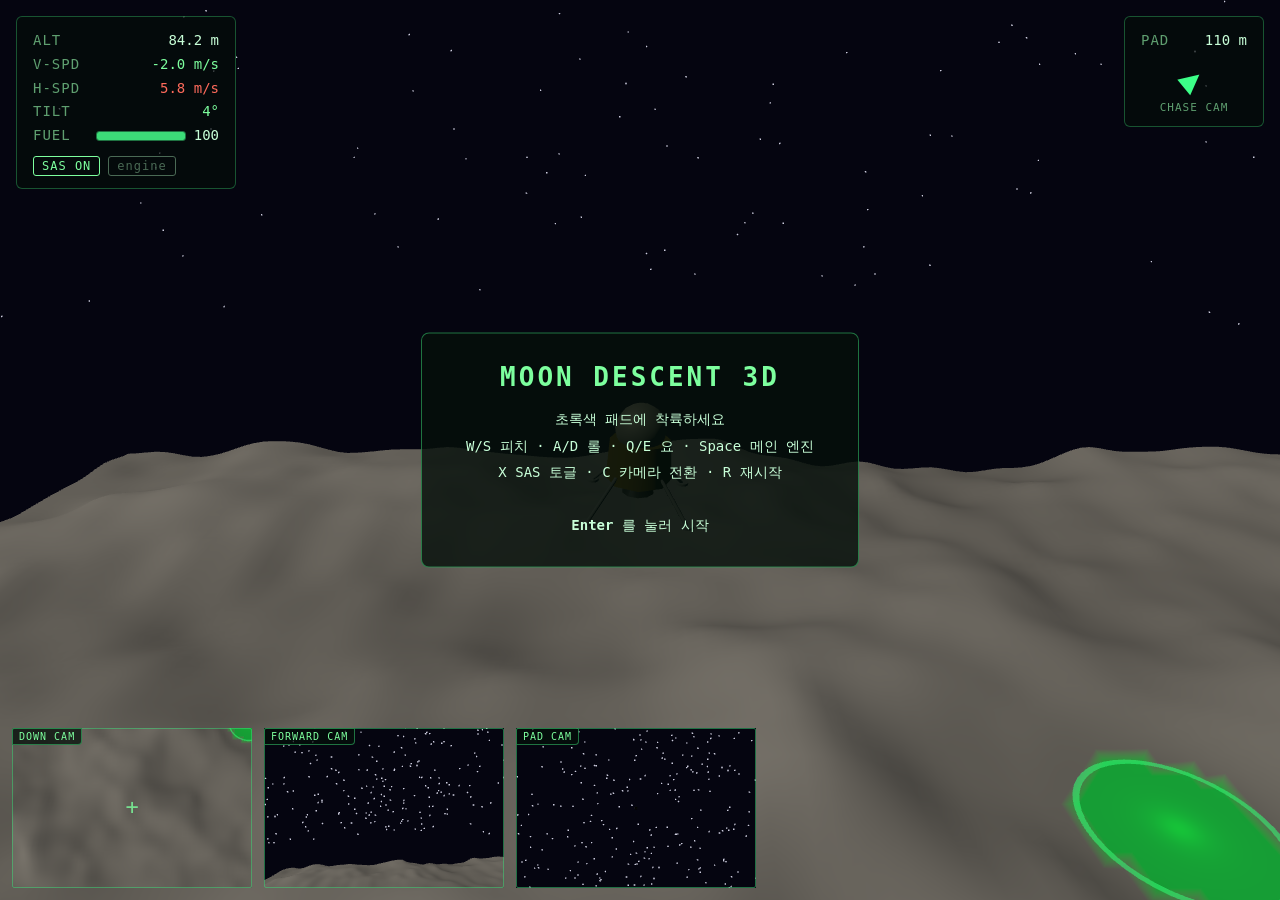
==== web3d/index.html @ bb500a65 "Add Moon Descent 3D: Three.js lunar landing simulation - 6-DOF rigid-body physics (quaternion attitu" ====
<!DOCTYPE html>
<html lang="ko">
<head>
  <meta charset="utf-8">
  <meta name="viewport" content="width=device-width, initial-scale=1">
  <title>Moon Descent 3D</title>
  <link rel="icon" href="data:,">
  <link rel="stylesheet" href="./style.css">
</head>
<body>
  <canvas id="game-canvas"></canvas>

  <!-- 좌상단 계기판 -->
  <div id="hud-panel" class="hud-box">
    <div class="stat"><span class="label">ALT</span><span id="hud-alt" class="value">0 m</span></div>
    <div class="stat"><span class="label">V-SPD</span><span id="hud-vspd" class="value">0 m/s</span></div>
    <div class="stat"><span class="label">H-SPD</span><span id="hud-hspd" class="value">0 m/s</span></div>
    <div class="stat"><span class="label">TILT</span><span id="hud-tilt" class="value">0°</span></div>
    <div class="stat">
      <span class="label">FUEL</span>
      <span class="fuel-wrap"><span class="bar-track"><span id="hud-fuel-bar" class="bar"></span></span><span id="hud-fuel-text" class="value">100</span></span>
    </div>
    <div class="indicators">
      <span id="hud-sas" class="indicator on">SAS ON</span>
      <span id="hud-engine" class="indicator off">engine</span>
    </div>
  </div>

  <!-- 우상단: 패드 방향/거리 + 카메라 모드 -->
  <div id="hud-nav" class="hud-box">
    <div class="stat"><span class="label">PAD</span><span id="hud-pad-dist" class="value">0 m</span></div>
    <div id="hud-pad-arrow">▲</div>
    <div id="hud-cam-mode">CHASE CAM</div>
  </div>

  <!-- 하단 PIP 라벨 프레임 (뷰포트는 캔버스에 직접 렌더링됨) -->
  <div class="pip-frame" id="pip-0"><span class="pip-label">DOWN CAM</span><span class="crosshair">+</span></div>
  <div class="pip-frame" id="pip-1"><span class="pip-label">FORWARD CAM</span></div>
  <div class="pip-frame" id="pip-2"><span class="pip-label">PAD CAM</span></div>

  <!-- 중앙 배너 -->
  <div id="banner">
    <h1 id="banner-title"></h1>
    <p id="banner-body"></p>
  </div>

  <script type="module" src="./src/main.js"></script>
</body>
</html>
---- web3d/style.css ----
* {
  margin: 0;
  padding: 0;
  box-sizing: border-box;
}

html,
body {
  width: 100%;
  height: 100%;
  overflow: hidden;
  background: #050510;
  font-family: "DejaVu Sans Mono", "Consolas", "Courier New", monospace;
  color: #9fdfb0;
}

#game-canvas {
  position: fixed;
  inset: 0;
  width: 100%;
  height: 100%;
  display: block;
}

.hud-box {
  position: fixed;
  padding: 12px 16px;
  background: rgba(5, 15, 10, 0.65);
  border: 1px solid rgba(60, 220, 120, 0.35);
  border-radius: 6px;
  min-width: 220px;
  user-select: none;
}

#hud-panel {
  top: 16px;
  left: 16px;
}

#hud-nav {
  top: 16px;
  right: 16px;
  text-align: center;
  min-width: 140px;
}

.stat {
  display: flex;
  justify-content: space-between;
  align-items: center;
  gap: 12px;
  font-size: 14px;
  line-height: 1.7;
}

.label {
  color: #5f9f70;
  letter-spacing: 1px;
}

.value {
  color: #c8ffd8;
}

.value.ok {
  color: #7dff9e;
}

.value.warn {
  color: #ffd35c;
}

.value.danger {
  color: #ff6b5c;
}

.fuel-wrap {
  display: flex;
  align-items: center;
  gap: 8px;
}

.bar-track {
  display: inline-block;
  width: 90px;
  height: 10px;
  border: 1px solid rgba(60, 220, 120, 0.5);
  border-radius: 3px;
  overflow: hidden;
}

.bar {
  display: block;
  height: 100%;
  width: 100%;
  background: #3cdc78;
  transition: width 0.1s linear;
}

.bar.danger {
  background: #ff6b5c;
}

.indicators {
  margin-top: 8px;
  display: flex;
  gap: 8px;
}

.indicator {
  font-size: 12px;
  padding: 2px 8px;
  border-radius: 3px;
  border: 1px solid currentColor;
  letter-spacing: 1px;
}

.indicator.on {
  color: #7dff9e;
}

.indicator.off {
  color: #4a6a55;
}

.indicator.burn {
  color: #ffb35c;
  background: rgba(255, 150, 50, 0.15);
}

#hud-pad-arrow {
  font-size: 34px;
  color: #3cff88;
  margin: 6px 0 2px;
  transition: transform 0.1s linear;
}

#hud-cam-mode {
  font-size: 11px;
  color: #5f9f70;
  letter-spacing: 1px;
}

/* PIP 프레임: cameras.js의 setViewport 좌표(왼쪽 아래 기준)와 일치해야 함 */
.pip-frame {
  position: fixed;
  bottom: 12px;
  width: 240px;
  height: 160px;
  border: 1px solid rgba(60, 220, 120, 0.5);
  border-radius: 2px;
  pointer-events: none;
}

#pip-0 { left: 12px; }
#pip-1 { left: 264px; }
#pip-2 { left: 516px; }

.pip-label {
  position: absolute;
  top: -1px;
  left: -1px;
  font-size: 10px;
  letter-spacing: 1px;
  padding: 2px 6px;
  background: rgba(5, 15, 10, 0.75);
  border: 1px solid rgba(60, 220, 120, 0.5);
  border-radius: 2px 0 4px 0;
  color: #7dff9e;
}

.crosshair {
  position: absolute;
  top: 50%;
  left: 50%;
  transform: translate(-50%, -55%);
  font-size: 22px;
  color: rgba(125, 255, 158, 0.8);
}

#banner {
  position: fixed;
  top: 50%;
  left: 50%;
  transform: translate(-50%, -50%);
  text-align: center;
  padding: 28px 44px;
  background: rgba(5, 15, 10, 0.8);
  border: 1px solid rgba(60, 220, 120, 0.5);
  border-radius: 8px;
  user-select: none;
}

#banner.hidden {
  display: none;
}

#banner h1 {
  font-size: 26px;
  letter-spacing: 3px;
  color: #7dff9e;
  margin-bottom: 14px;
}

#banner.crashed h1 {
  color: #ff6b5c;
}

#banner p {
  font-size: 14px;
  line-height: 1.9;
  color: #c8ffd8;
}

body.crash-flash::after {
  content: "";
  position: fixed;
  inset: 0;
  background: radial-gradient(ellipse at center, transparent 40%, rgba(255, 60, 40, 0.45));
  pointer-events: none;
  animation: crash-fade 0.6s ease-out forwards;
}

@keyframes crash-fade {
  from { opacity: 1; }
  to { opacity: 0; }
}
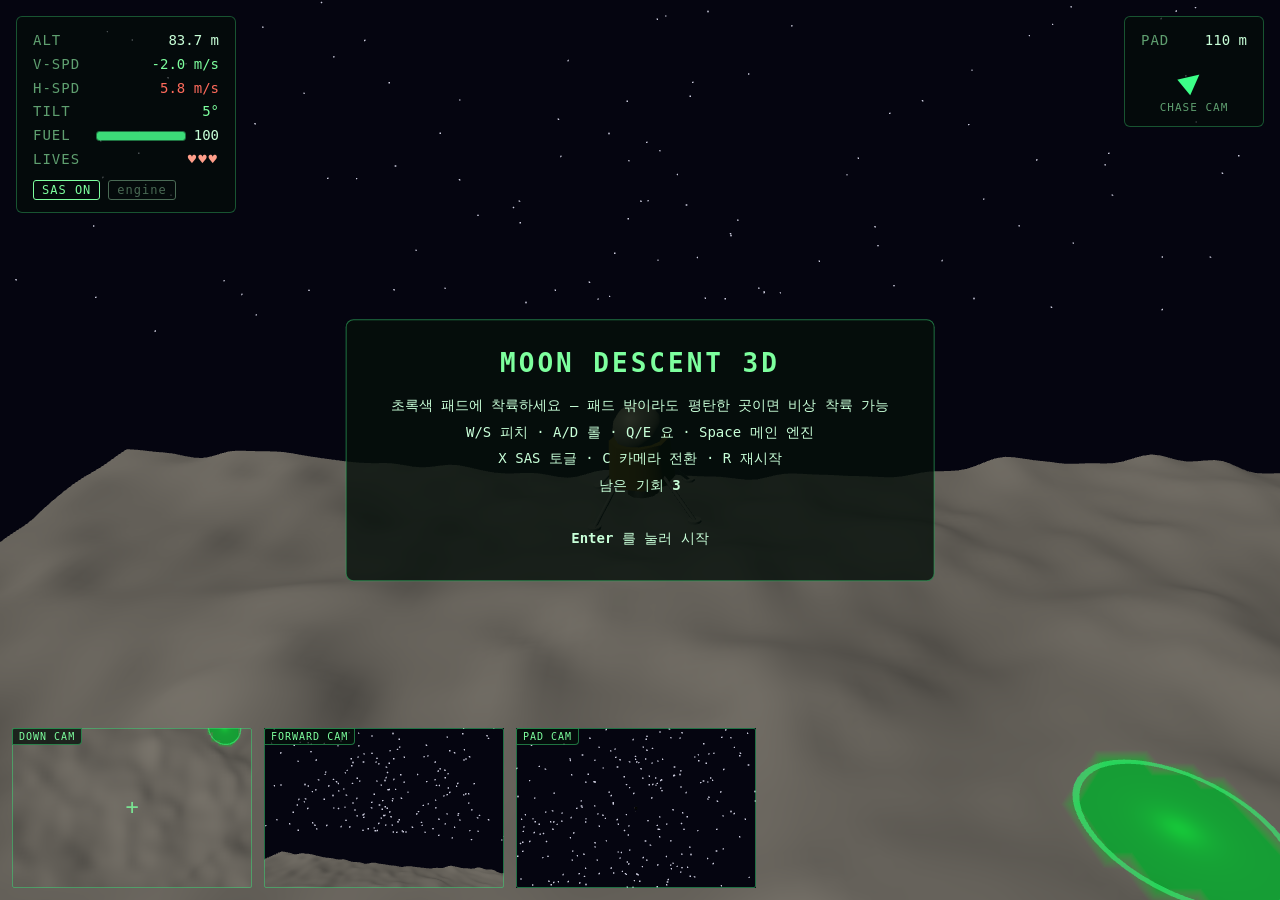
==== commit c1253a36: "Adopt 2D end-condition rules in 3D game + lenient emergency landing - Contact detection now runs ins" ====
--- a/web3d/index.html
+++ b/web3d/index.html
@@ -20,6 +20,7 @@
       <span class="label">FUEL</span>
       <span class="fuel-wrap"><span class="bar-track"><span id="hud-fuel-bar" class="bar"></span></span><span id="hud-fuel-text" class="value">100</span></span>
     </div>
+    <div class="stat"><span class="label">LIVES</span><span id="hud-lives" class="value lives">♥♥♥</span></div>
     <div class="indicators">
       <span id="hud-sas" class="indicator on">SAS ON</span>
       <span id="hud-engine" class="indicator off">engine</span>
--- a/web3d/style.css
+++ b/web3d/style.css
@@ -206,6 +206,15 @@
   color: #ff6b5c;
 }
 
+#banner.emergency h1 {
+  color: #ffd35c;
+}
+
+.value.lives {
+  color: #ff9e8a;
+  letter-spacing: 2px;
+}
+
 #banner p {
   font-size: 14px;
   line-height: 1.9;
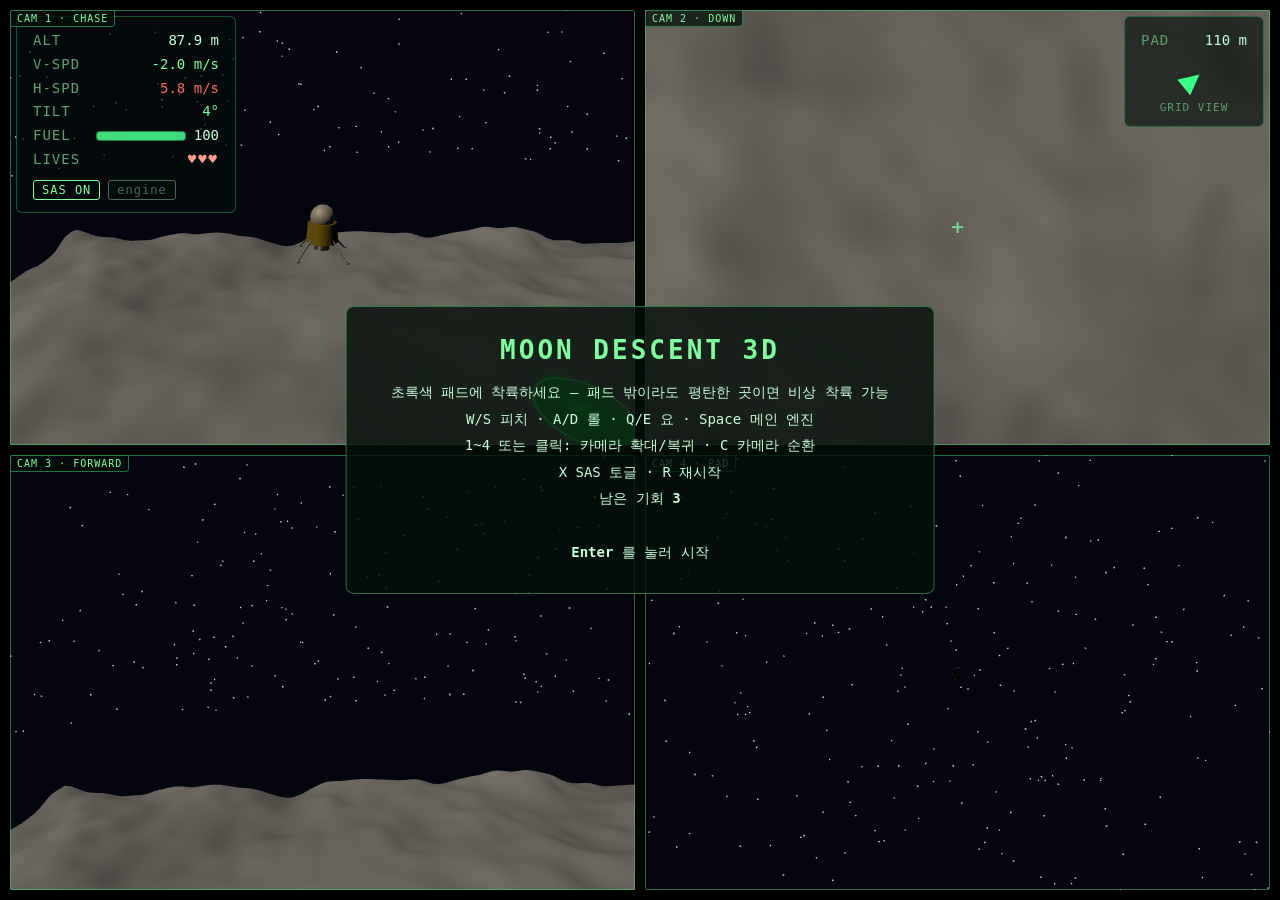
==== commit 45e7c610: "Redesign 3D screen layout as FNAF-style multi-cam monitor - Default view is a 2x2 grid showing all f" ====
--- a/web3d/index.html
+++ b/web3d/index.html
@@ -27,17 +27,15 @@
     </div>
   </div>
 
-  <!-- 우상단: 패드 방향/거리 + 카메라 모드 -->
+  <!-- 우상단: 패드 방향/거리 + 현재 뷰 -->
   <div id="hud-nav" class="hud-box">
     <div class="stat"><span class="label">PAD</span><span id="hud-pad-dist" class="value">0 m</span></div>
     <div id="hud-pad-arrow">▲</div>
-    <div id="hud-cam-mode">CHASE CAM</div>
+    <div id="hud-cam-mode">GRID VIEW</div>
   </div>
 
-  <!-- 하단 PIP 라벨 프레임 (뷰포트는 캔버스에 직접 렌더링됨) -->
-  <div class="pip-frame" id="pip-0"><span class="pip-label">DOWN CAM</span><span class="crosshair">+</span></div>
-  <div class="pip-frame" id="pip-1"><span class="pip-label">FORWARD CAM</span></div>
-  <div class="pip-frame" id="pip-2"><span class="pip-label">PAD CAM</span></div>
+  <!-- 카메라 프레임 오버레이: cameras.js의 레이아웃에 맞춰 main.js가 배치 -->
+  <div id="cam-frames"></div>
 
   <!-- 중앙 배너 -->
   <div id="banner">
--- a/web3d/style.css
+++ b/web3d/style.css
@@ -141,20 +141,18 @@
   letter-spacing: 1px;
 }
 
-/* PIP 프레임: cameras.js의 setViewport 좌표(왼쪽 아래 기준)와 일치해야 함 */
+/* 카메라 프레임: cameras.js의 레이아웃과 동일한 좌표로 main.js가 배치 */
 .pip-frame {
   position: fixed;
-  bottom: 12px;
-  width: 240px;
-  height: 160px;
   border: 1px solid rgba(60, 220, 120, 0.5);
   border-radius: 2px;
   pointer-events: none;
 }
 
-#pip-0 { left: 12px; }
-#pip-1 { left: 264px; }
-#pip-2 { left: 516px; }
+.pip-frame.focused {
+  border-color: rgba(125, 255, 158, 0.9);
+  box-shadow: 0 0 12px rgba(60, 220, 120, 0.25) inset;
+}
 
 .pip-label {
   position: absolute;
